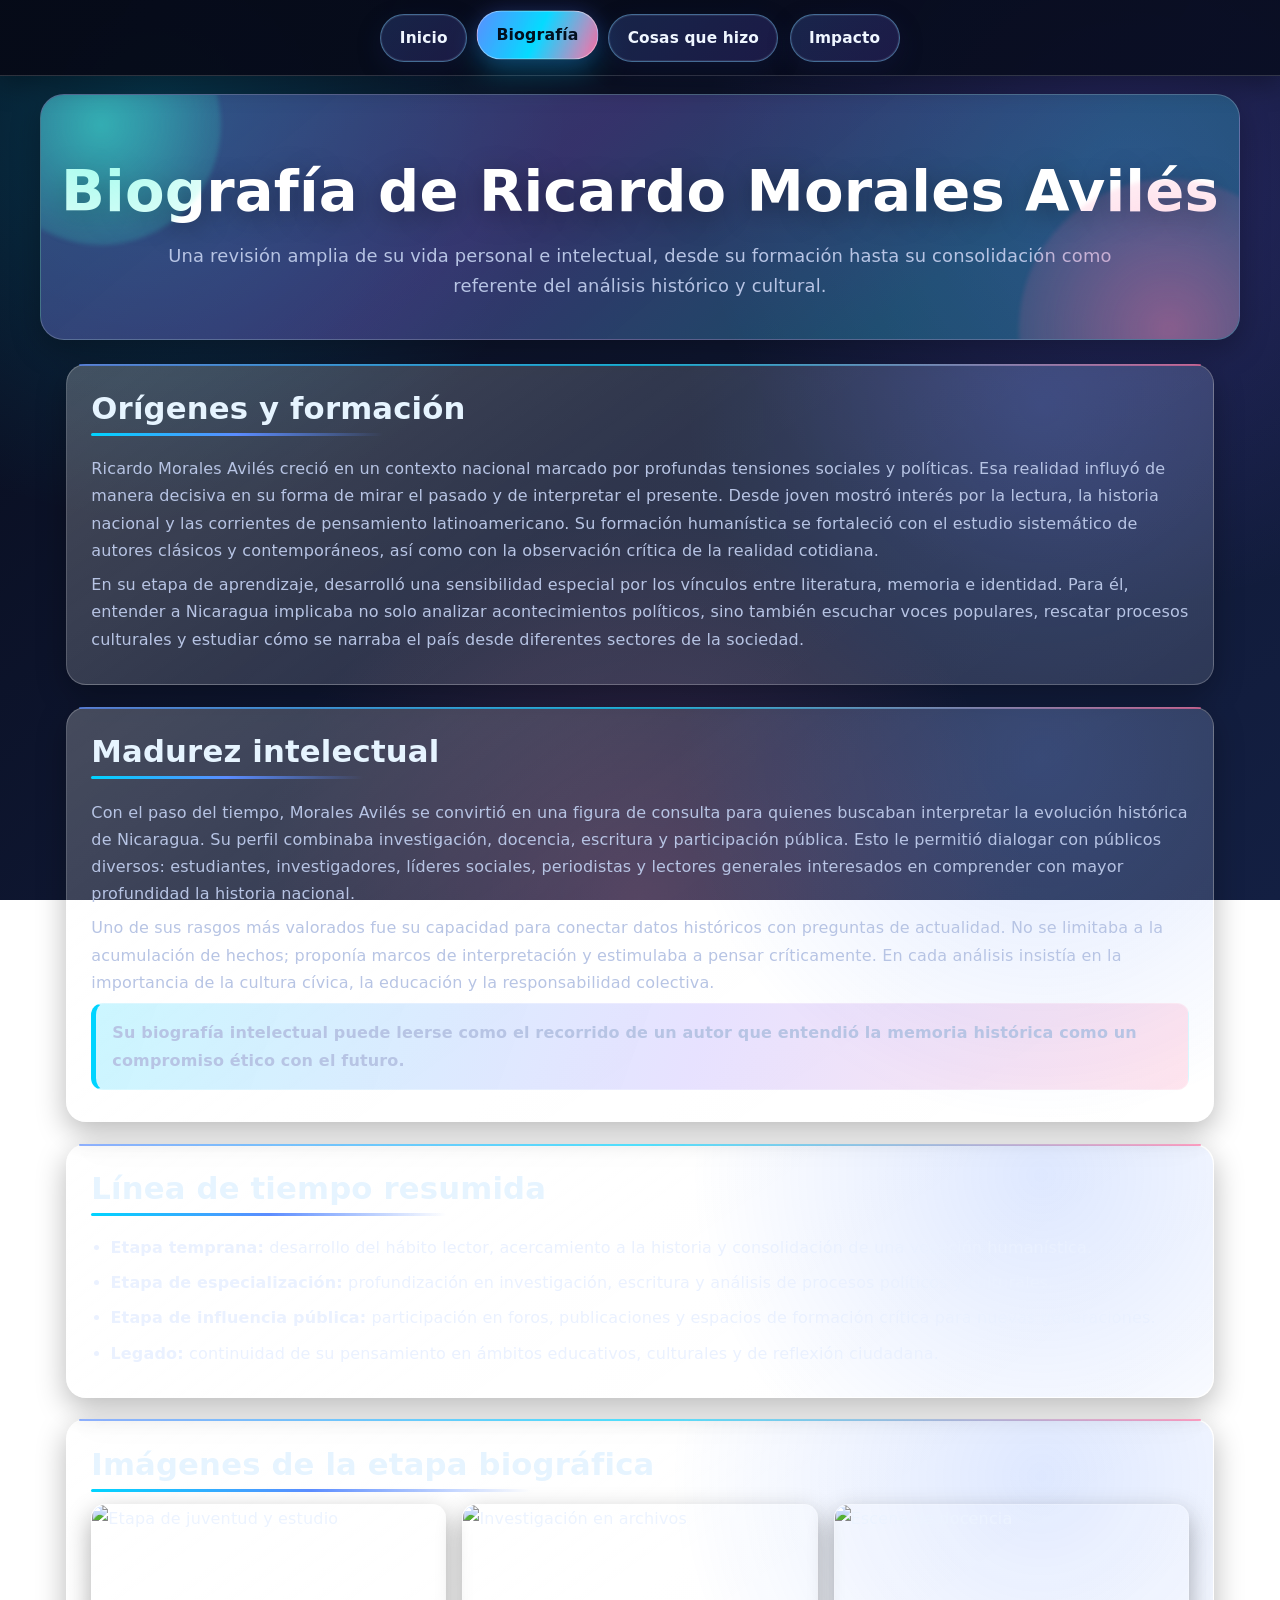
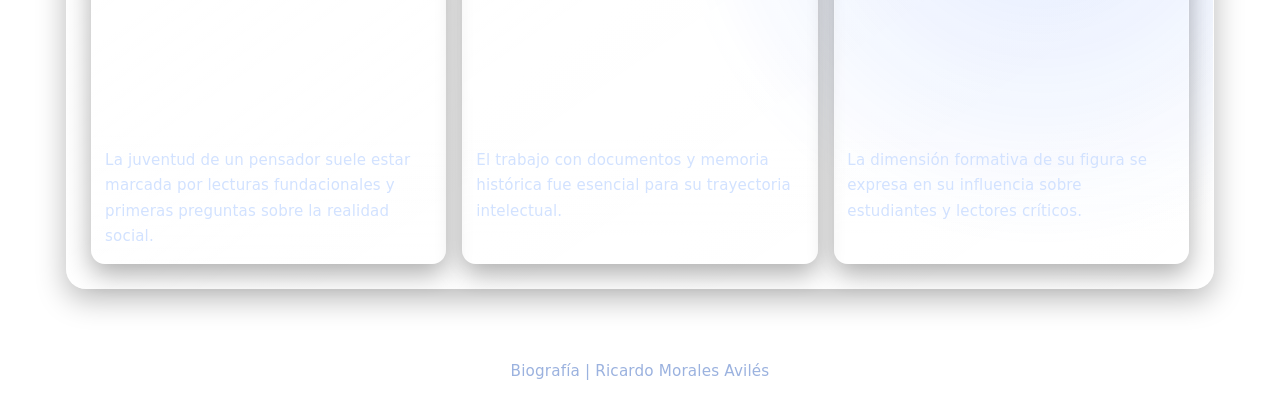
==== biografia.html @ 276f570a "Add files via upload" ====
<!DOCTYPE html>
<html lang="es">
<head>
  <meta charset="UTF-8" />
  <meta name="viewport" content="width=device-width, initial-scale=1.0" />
  <title>Ricardo Morales Avilés | Biografía</title>
  <link rel="stylesheet" href="styles.css" />
</head>
<body>
  <nav class="topbar">

      <a href="index.html">Inicio</a>
      <a class="active" href="biografia.html">Biografía</a>
      <a href="cosas-que-hizo.html">Cosas que hizo</a>
      <a href="impacto.html">Impacto</a>

  </nav>
  <header>
    <h1 style="text-align:center;">Biografía de Ricardo Morales Avilés</h1>
    <p>Una revisión amplia de su vida personal e intelectual, desde su formación hasta su consolidación como referente del análisis histórico y cultural.</p>

  </header>

  <main>
    <section class="section">
      <h2>Orígenes y formación</h2>
      <p>Ricardo Morales Avilés creció en un contexto nacional marcado por profundas tensiones sociales y políticas. Esa realidad influyó de manera decisiva en su forma de mirar el pasado y de interpretar el presente. Desde joven mostró interés por la lectura, la historia nacional y las corrientes de pensamiento latinoamericano. Su formación humanística se fortaleció con el estudio sistemático de autores clásicos y contemporáneos, así como con la observación crítica de la realidad cotidiana.</p>
      <p>En su etapa de aprendizaje, desarrolló una sensibilidad especial por los vínculos entre literatura, memoria e identidad. Para él, entender a Nicaragua implicaba no solo analizar acontecimientos políticos, sino también escuchar voces populares, rescatar procesos culturales y estudiar cómo se narraba el país desde diferentes sectores de la sociedad.</p>
    </section>

    <section class="section">
      <h2>Madurez intelectual</h2>
      <p>Con el paso del tiempo, Morales Avilés se convirtió en una figura de consulta para quienes buscaban interpretar la evolución histórica de Nicaragua. Su perfil combinaba investigación, docencia, escritura y participación pública. Esto le permitió dialogar con públicos diversos: estudiantes, investigadores, líderes sociales, periodistas y lectores generales interesados en comprender con mayor profundidad la historia nacional.</p>
      <p>Uno de sus rasgos más valorados fue su capacidad para conectar datos históricos con preguntas de actualidad. No se limitaba a la acumulación de hechos; proponía marcos de interpretación y estimulaba a pensar críticamente. En cada análisis insistía en la importancia de la cultura cívica, la educación y la responsabilidad colectiva.</p>
      <p class="highlight">Su biografía intelectual puede leerse como el recorrido de un autor que entendió la memoria histórica como un compromiso ético con el futuro.</p>
    </section>

    <section class="section">
      <h2>Línea de tiempo resumida</h2>
      <ul>
        <li><strong>Etapa temprana:</strong> desarrollo del hábito lector, acercamiento a la historia y consolidación de una vocación humanística.</li>
        <li><strong>Etapa de especialización:</strong> profundización en investigación, escritura y análisis de procesos políticos y culturales.</li>
        <li><strong>Etapa de influencia pública:</strong> participación en foros, publicaciones y espacios de formación crítica para nuevas generaciones.</li>
        <li><strong>Legado:</strong> continuidad de su pensamiento en ámbitos educativos, culturales y de reflexión ciudadana.</li>
      </ul>
    </section>

    <section class="section">
      <h2>Imágenes de la etapa biográfica</h2>
      <div class="grid">
        <figure>
          <img src="imagenes/juventud.jpg" alt="Etapa de juventud y estudio" />
          <figcaption>La juventud de un pensador suele estar marcada por lecturas fundacionales y primeras preguntas sobre la realidad social.</figcaption>
        </figure>
        <figure>
          <img src="imagenes/archivo.jpg" alt="Investigación en archivos" />
          <figcaption>El trabajo con documentos y memoria histórica fue esencial para su trayectoria intelectual.</figcaption>
        </figure>
        <figure>
          <img src="imagenes/docencia.jpg" alt="Escena de docencia" />
          <figcaption>La dimensión formativa de su figura se expresa en su influencia sobre estudiantes y lectores críticos.</figcaption>
        </figure>
      </div>
    </section>
  </main>

  <footer>
    Biografía | Ricardo Morales Avilés
  </footer>
</body>
</html>
---- styles.css ----
/* =========================================================
   Ricardo Morales Avilés - Estilo 2026
   Diseño moderno, creativo, profesional y responsive
   ========================================================= */

/* --------------------
   1) Variables globales
   -------------------- */
:root {
  --bg-1: #070b1a;
  --bg-2: #0e1630;
  --bg-3: #131f42;

  --primary: #5b8cff;
  --secondary: #00d4ff;
  --tertiary: #7a5cff;
  --accent: #ff6b9f;
  --success: #38f8d8;

  --text-main: #eaf1ff;
  --text-soft: #b7c4e4;
  --text-strong: #ffffff;

  --glass: rgba(255, 255, 255, 0.09);
  --glass-strong: rgba(255, 255, 255, 0.14);
  --line: rgba(255, 255, 255, 0.2);

  --radius-xl: 24px;
  --radius-lg: 18px;
  --radius-md: 14px;

  --shadow-soft: 0 10px 30px rgba(0, 0, 0, 0.28);
  --shadow-hover: 0 18px 42px rgba(5, 10, 30, 0.45);

  --transition: 0.35s cubic-bezier(0.22, 1, 0.36, 1);
}

/* --------------------
   2) Reset + Base
   -------------------- */
* {
  box-sizing: border-box;
}

html,
body {
  margin: 0;
  min-height: 100%;
}

body {
  font-family: "Space Grotesk", "Inter", "Segoe UI", system-ui, -apple-system, sans-serif;
  color: var(--text-main);
  line-height: 1.7;
  letter-spacing: 0.01em;
  background:
    radial-gradient(circle at 12% 12%, rgba(0, 212, 255, 0.2), transparent 30%),
    radial-gradient(circle at 88% 20%, rgba(122, 92, 255, 0.22), transparent 32%),
    radial-gradient(circle at 50% 100%, rgba(255, 107, 159, 0.18), transparent 35%),
    linear-gradient(140deg, var(--bg-1), var(--bg-2) 48%, var(--bg-3));
  background-attachment: fixed;
}

/* Efecto de entrada suave al cargar */
body {
  animation: fadeInPage 0.75s ease-out both;
}

@keyframes fadeInPage {
  from {
    opacity: 0;
    transform: translateY(10px);
  }
  to {
    opacity: 1;
    transform: translateY(0);
  }
}

/* --------------------
   3) Topbar / Menú moderno
   -------------------- */
.topbar {
  position: sticky;
  top: 0;
  z-index: 1000;
  display: flex;
  justify-content: center;
  align-items: center;
  flex-wrap: wrap;
  gap: 0.7rem;
  padding: 0.85rem 1rem;

  background: linear-gradient(120deg, rgba(6, 9, 22, 0.94), rgba(9, 14, 34, 0.92));
  border-bottom: 1px solid rgba(255, 255, 255, 0.16);
  backdrop-filter: blur(16px) saturate(150%);
  -webkit-backdrop-filter: blur(16px) saturate(150%);
  box-shadow: 0 10px 24px rgba(0, 0, 0, 0.28);
}

.topbar a {
  position: relative;
  isolation: isolate;
  overflow: hidden;
  text-decoration: none;
  color: #eff6ff;
  font-weight: 800;
  font-size: 0.96rem;
  letter-spacing: 0.01em;
  padding: 0.62rem 1.15rem;
  border-radius: 999px;
  border: 1px solid rgba(130, 212, 255, 0.42);
  background: linear-gradient(135deg, rgba(91, 140, 255, 0.2), rgba(122, 92, 255, 0.18));
  box-shadow: 0 8px 22px rgba(19, 30, 72, 0.35), inset 0 0 0 1px rgba(255, 255, 255, 0.08);
  transition: transform var(--transition), color var(--transition), border-color var(--transition), background var(--transition), box-shadow var(--transition), filter var(--transition);
}

/* Capa glow degradada */
.topbar a::before {
  content: "";
  position: absolute;
  inset: -1px;
  border-radius: inherit;
  background: linear-gradient(115deg, rgba(91, 140, 255, 0.95), rgba(0, 212, 255, 0.86), rgba(255, 107, 159, 0.9));
  opacity: 0;
  transition: opacity var(--transition);
  z-index: -1;
}

/* Sheen animado para botones */
.topbar a::after {
  content: "";
  position: absolute;
  top: -120%;
  left: -32%;
  width: 30%;
  height: 340%;
  transform: rotate(24deg);
  background: linear-gradient(90deg, transparent, rgba(255, 255, 255, 0.5), transparent);
  opacity: 0;
  transition: left 0.55s ease, opacity 0.45s ease;
}

.topbar a:hover,
.topbar a.active {
  color: #03111e;
  border-color: transparent;
  background: linear-gradient(115deg, #8fb0ff, #79f0ff, #ff9fc2);
  box-shadow: 0 14px 30px rgba(0, 212, 255, 0.25), 0 0 22px rgba(122, 92, 255, 0.2);
  transform: translateY(-3px) scale(1.025);
  filter: saturate(1.08);
}

.topbar a:hover::before,
.topbar a.active::before {
  opacity: 1;
}

.topbar a:hover::after,
.topbar a.active::after {
  left: 118%;
  opacity: 1;
}

/* --------------------
   4) Header Hero
   -------------------- */
header {
  position: relative;
  overflow: hidden;
  text-align: center;
  margin: 1.1rem auto 0;
  width: min(1200px, calc(100% - 2rem));
  border-radius: var(--radius-xl);
  border: 1px solid var(--line);
  padding: clamp(2.1rem, 5vw, 4.1rem) 1.2rem 2.3rem;

  background:
    linear-gradient(140deg, rgba(91, 140, 255, 0.3), rgba(122, 92, 255, 0.25) 40%, rgba(0, 212, 255, 0.2) 75%),
    rgba(255, 255, 255, 0.08);
  backdrop-filter: blur(18px) saturate(150%);
  -webkit-backdrop-filter: blur(18px) saturate(150%);
  box-shadow: var(--shadow-soft);
}

header::before,
header::after {
  content: "";
  position: absolute;
  border-radius: 50%;
  pointer-events: none;
  filter: blur(2px);
}

header::before {
  width: 240px;
  height: 240px;
  background: radial-gradient(circle, rgba(56, 248, 216, 0.55), rgba(56, 248, 216, 0));
  top: -90px;
  left: -60px;
}

header::after {
  width: 300px;
  height: 300px;
  background: radial-gradient(circle, rgba(255, 107, 159, 0.45), rgba(255, 107, 159, 0));
  right: -80px;
  bottom: -140px;
}

header h1 {
  margin: 0;
  color: var(--text-strong);
  text-shadow: 0 6px 28px rgba(0, 0, 0, 0.35);
  font-size: clamp(2rem, 4.5vw, 3.6rem);
  line-height: 1.15;
  text-wrap: balance;
}

header p {
  max-width: 950px;
  margin: 1rem auto 0;
  color: var(--text-soft);
  font-size: clamp(1rem, 1.4vw, 1.16rem);
}

/* --------------------
   5) Layout principal
   -------------------- */
main {
  max-width: 1180px;
  margin: 1.5rem auto 3rem;
  padding: 0 1rem;
}

/* --------------------
   6) Cards / Secciones (apartados mejorados)
   -------------------- */
.section {
  position: relative;
  isolation: isolate;
  margin-bottom: 1.35rem;
  padding: clamp(1.05rem, 1.9vw, 1.65rem);
  border-radius: calc(var(--radius-lg) + 2px);
  border: 1px solid rgba(255, 255, 255, 0.22);

  background:
    linear-gradient(145deg, rgba(255, 255, 255, 0.16), rgba(255, 255, 255, 0.05) 45%, rgba(255, 255, 255, 0.03) 100%),
    var(--glass);
  backdrop-filter: blur(16px) saturate(140%);
  -webkit-backdrop-filter: blur(16px) saturate(140%);
  box-shadow: var(--shadow-soft);

  transition:
    transform var(--transition),
    box-shadow var(--transition),
    border-color var(--transition),
    background var(--transition);
}

/* Halo superior para destacar cada apartado */
.section::before {
  content: "";
  position: absolute;
  top: -1px;
  left: 12px;
  right: 12px;
  height: 2px;
  border-radius: 999px;
  background: linear-gradient(90deg, rgba(91, 140, 255, 0.9), rgba(0, 212, 255, 0.9), rgba(255, 107, 159, 0.85));
  opacity: 0.75;
  z-index: 1;
}

/* Glow ambiental interno */
.section::after {
  content: "";
  position: absolute;
  inset: 0;
  border-radius: inherit;
  background: radial-gradient(circle at 85% 12%, rgba(91, 140, 255, 0.2), transparent 35%);
  pointer-events: none;
  z-index: -1;
}

/* Animación cards al pasar mouse */
.section:hover {
  transform: translateY(-7px) scale(1.005);
  box-shadow: var(--shadow-hover);
  border-color: rgba(0, 212, 255, 0.52);
  background:
    linear-gradient(145deg, rgba(255, 255, 255, 0.19), rgba(255, 255, 255, 0.06) 45%, rgba(255, 255, 255, 0.03) 100%),
    var(--glass);
}

.section h2 {
  position: relative;
  display: inline-block;
  margin-top: 0;
  margin-bottom: 0.75rem;
  color: #e6f4ff;
  font-size: clamp(1.35rem, 2.4vw, 1.95rem);
  line-height: 1.25;
  text-wrap: balance;
}

/* Subrayado degradado del título del apartado */
.section h2::after {
  content: "";
  display: block;
  margin-top: 0.36rem;
  width: 78%;
  height: 3px;
  border-radius: 999px;
  background: linear-gradient(90deg, var(--secondary), var(--primary), transparent);
}

.section p {
  margin: 0.45rem 0;
  color: var(--text-soft);
}

/* --------------------
   7) Grid de imágenes
   -------------------- */
.grid {
  display: grid;
  gap: 1rem;
  grid-template-columns: repeat(auto-fit, minmax(250px, 1fr));
}

figure {
  margin: 0;
  border-radius: var(--radius-md);
  overflow: hidden;
  border: 1px solid rgba(255, 255, 255, 0.22);
  background: var(--glass-strong);
  box-shadow: 0 10px 26px rgba(0, 0, 0, 0.32);
  transition: transform var(--transition), box-shadow var(--transition), border-color var(--transition);
}

figure:hover {
  transform: translateY(-7px) scale(1.01);
  border-color: rgba(91, 140, 255, 0.7);
  box-shadow: 0 20px 40px rgba(3, 8, 26, 0.5);
}

figure img {
  width: 100%;
  height: 230px;
  object-fit: cover;
  display: block;
  filter: saturate(1.05) contrast(1.02);
}

figcaption {
  padding: 0.8rem;
  color: #d2e2ff;
  font-size: 0.94rem;
  background: linear-gradient(180deg, rgba(255, 255, 255, 0.03), rgba(255, 255, 255, 0.09));
}

/* --------------------
   8) Bloques destacados y listas
   -------------------- */
.highlight {
  margin-top: 1rem;
  border: 1px solid rgba(255, 255, 255, 0.26);
  border-left: 5px solid var(--secondary);
  border-radius: 12px;
  padding: 0.95rem 1rem;
  font-weight: 600;
  color: #f3fbff;
  background:
    linear-gradient(110deg, rgba(0, 212, 255, 0.2), rgba(122, 92, 255, 0.18) 55%, rgba(255, 107, 159, 0.18));
}

ul {
  margin: 0.35rem 0;
  padding-left: 1.2rem;
}

li + li {
  margin-top: 0.5rem;
}

/* --------------------
   9) Footer
   -------------------- */
footer {
  text-align: center;
  color: #9bb2df;
  padding: 1.4rem 1rem 2rem;
  font-size: 0.95rem;
}

/* --------------------
   10) Responsive (tablet/móvil)
   -------------------- */
@media (max-width: 980px) {
  header {
    width: calc(100% - 1.4rem);
  }

  .section {
    padding: 1rem;
  }
}

@media (max-width: 720px) {
  .topbar {
    justify-content: flex-start;
    padding: 0.7rem 0.8rem;
    overflow-x: auto;
    flex-wrap: nowrap;
    scrollbar-width: thin;
  }

  .topbar a {
    white-space: nowrap;
    font-size: 0.9rem;
    padding: 0.5rem 0.9rem;
  }

  header {
    margin-top: 0.85rem;
    border-radius: 18px;
    padding-bottom: 1.8rem;
  }

  figure img {
    height: 205px;
  }
}
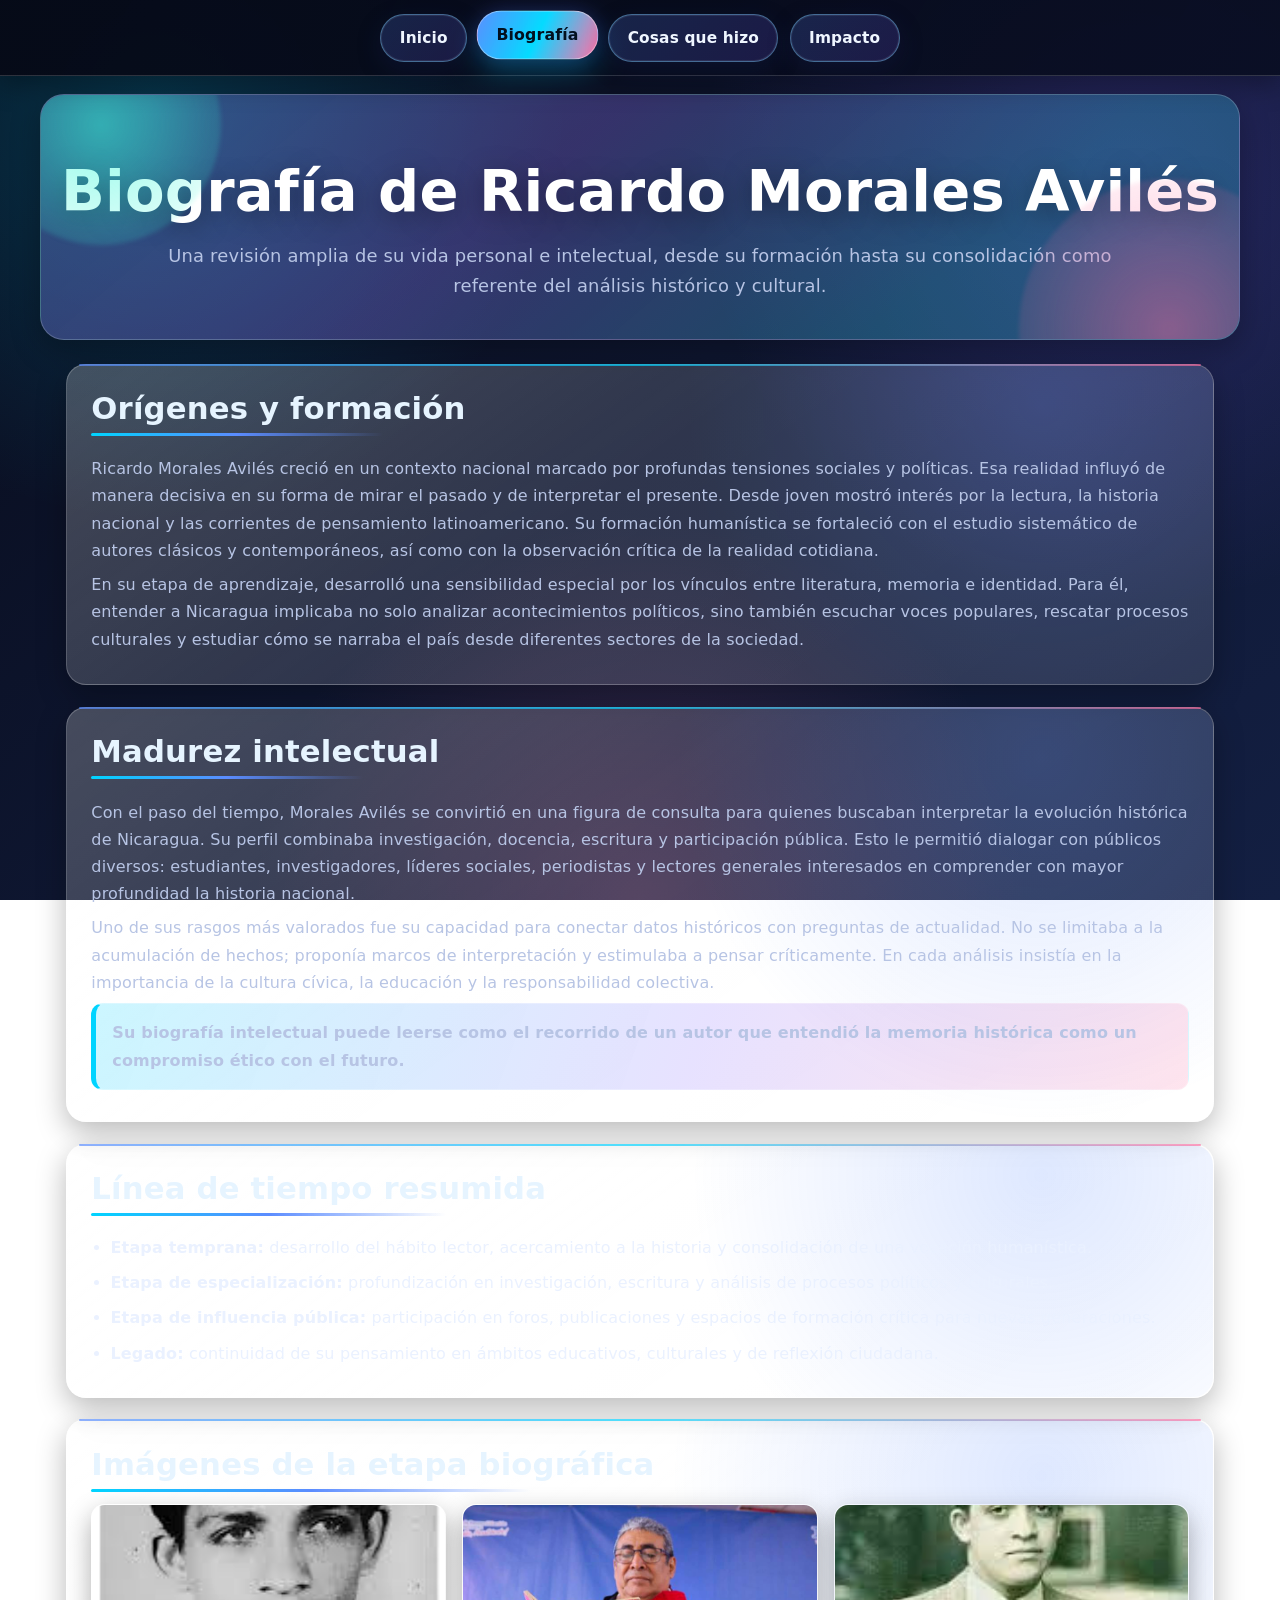
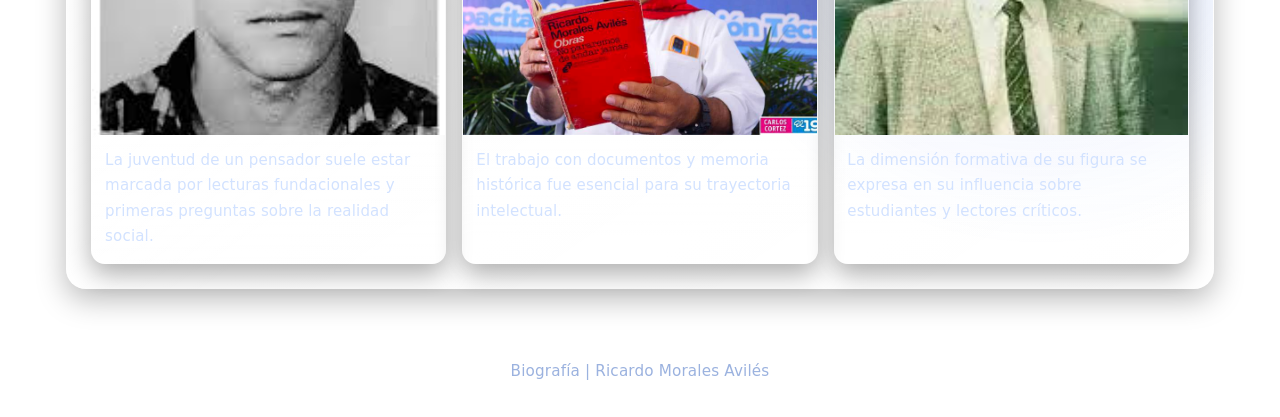
==== commit 9f654281: "biografia.html" ====
--- a/biografia.html
+++ b/biografia.html
@@ -49,15 +49,15 @@
       <h2>Imágenes de la etapa biográfica</h2>
       <div class="grid">
         <figure>
-          <img src="imagenes/juventud.jpg" alt="Etapa de juventud y estudio" />
+          <img src="juventud.jpg" alt="Etapa de juventud y estudio" />
           <figcaption>La juventud de un pensador suele estar marcada por lecturas fundacionales y primeras preguntas sobre la realidad social.</figcaption>
         </figure>
         <figure>
-          <img src="imagenes/archivo.jpg" alt="Investigación en archivos" />
+          <img src="archivo.jpg" alt="Investigación en archivos" />
           <figcaption>El trabajo con documentos y memoria histórica fue esencial para su trayectoria intelectual.</figcaption>
         </figure>
         <figure>
-          <img src="imagenes/docencia.jpg" alt="Escena de docencia" />
+          <img src="docencia.jpg" alt="Escena de docencia" />
           <figcaption>La dimensión formativa de su figura se expresa en su influencia sobre estudiantes y lectores críticos.</figcaption>
         </figure>
       </div>
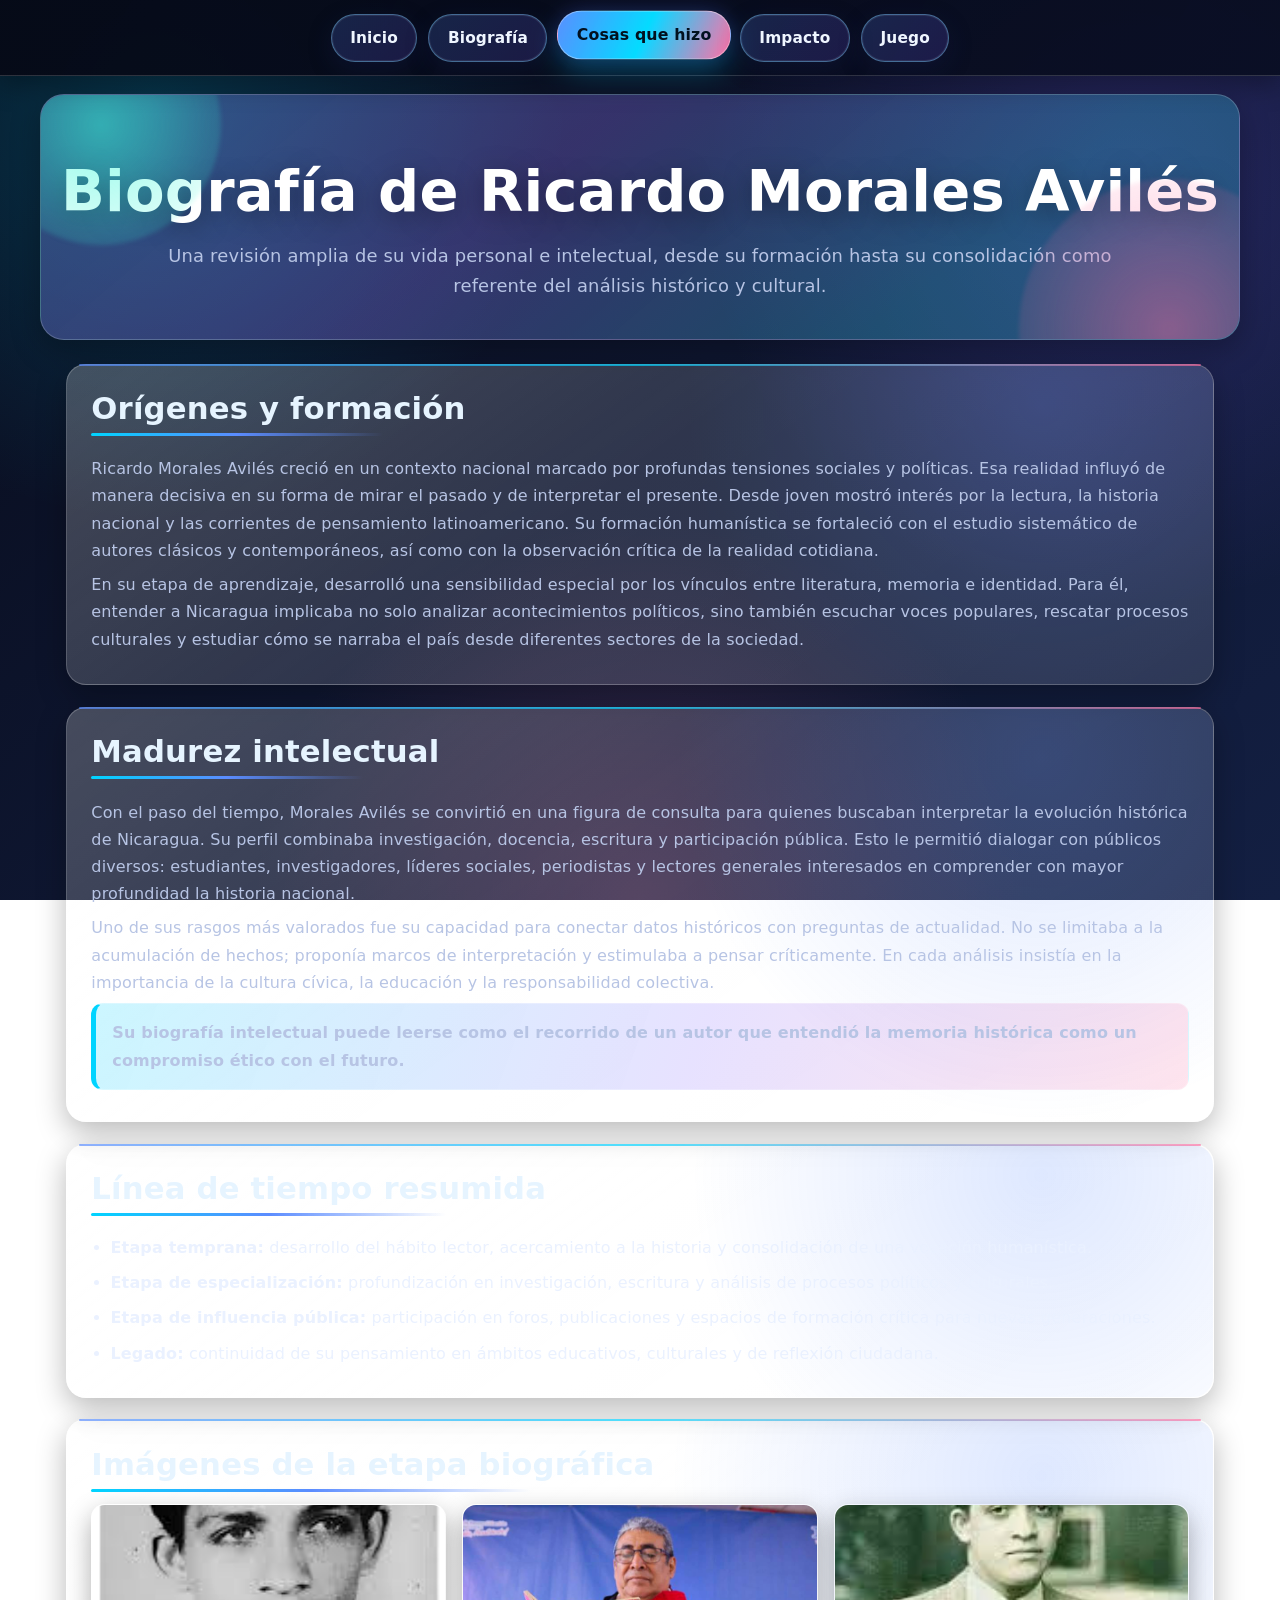
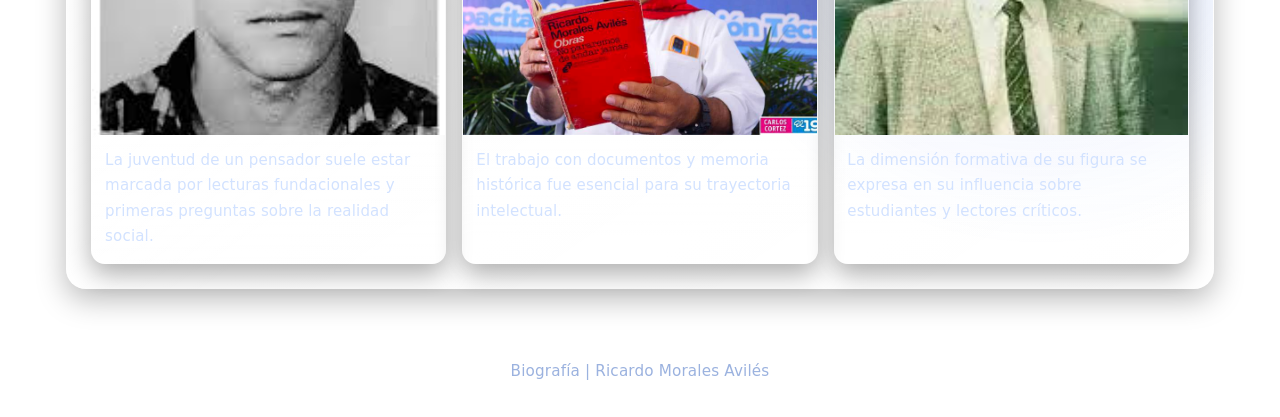
==== commit 737b9bd5: "bio" ====
--- a/biografia.html
+++ b/biografia.html
@@ -1,6 +1,8 @@
 <!DOCTYPE html>
 <html lang="es">
 <head>
+   <link rel="icon"
+   href="nicaragua.jpg">
   <meta charset="UTF-8" />
   <meta name="viewport" content="width=device-width, initial-scale=1.0" />
   <title>Ricardo Morales Avilés | Biografía</title>
@@ -10,9 +12,10 @@
   <nav class="topbar">
 
       <a href="index.html">Inicio</a>
-      <a class="active" href="biografia.html">Biografía</a>
-      <a href="cosas-que-hizo.html">Cosas que hizo</a>
+      <a href="biografia.html">Biografía</a>
+      <a class="active" href="cosas-que-hizo.html">Cosas que hizo</a>
       <a href="impacto.html">Impacto</a>
+      <a href="juego-preguntas.html">Juego</a>
 
   </nav>
   <header>
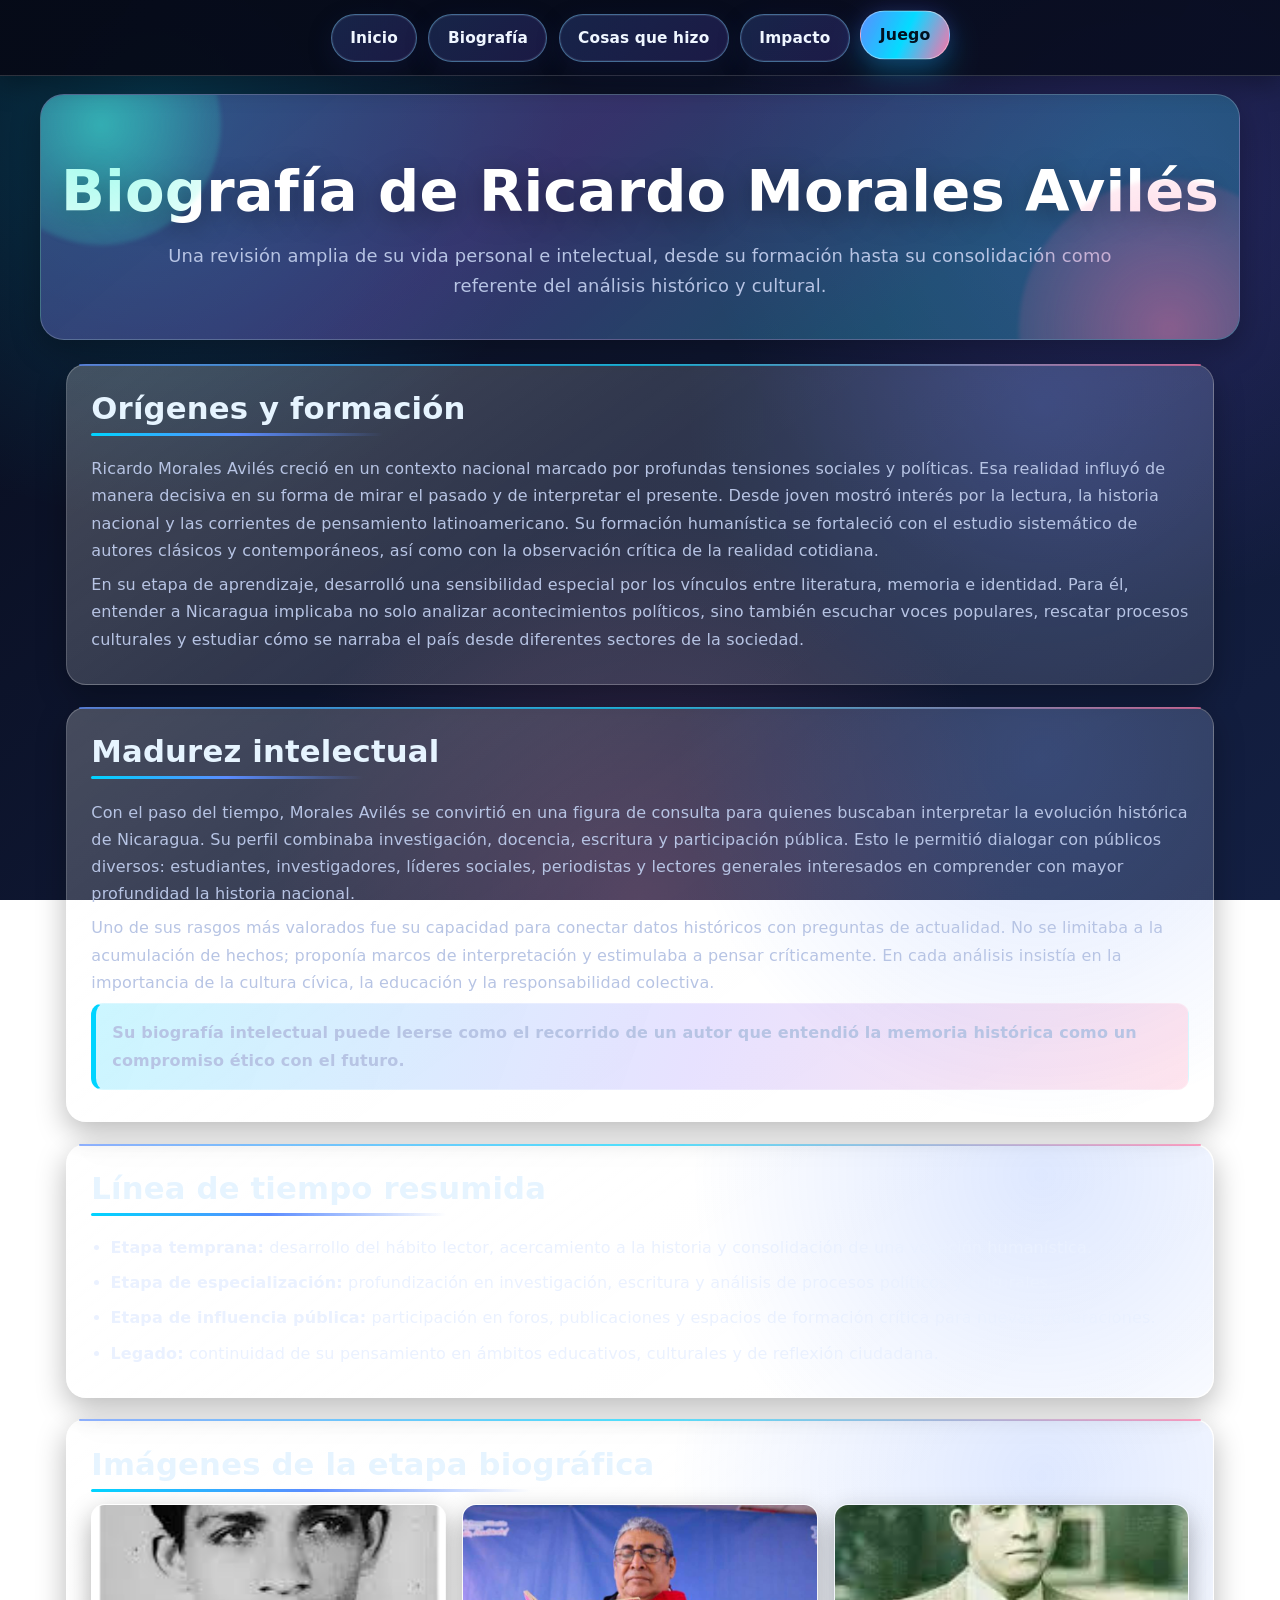
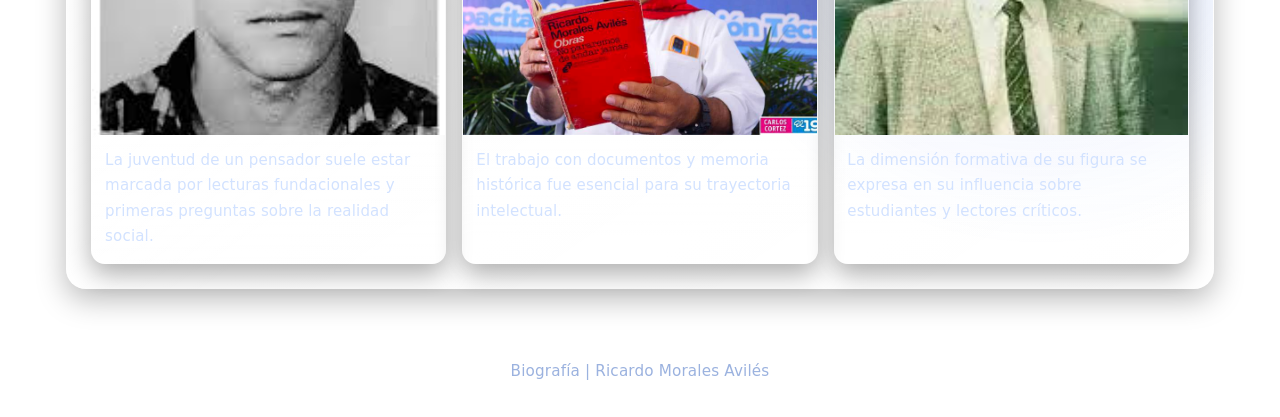
==== commit 3e65731d: "biografia.html" ====
--- a/biografia.html
+++ b/biografia.html
@@ -13,9 +13,9 @@
 
       <a href="index.html">Inicio</a>
       <a href="biografia.html">Biografía</a>
-      <a class="active" href="cosas-que-hizo.html">Cosas que hizo</a>
+      <a href="cosas-que-hizo.html">Cosas que hizo</a>
       <a href="impacto.html">Impacto</a>
-      <a href="juego-preguntas.html">Juego</a>
+      <a class="active" href="juego-preguntas.html">Juego</a>
 
   </nav>
   <header>
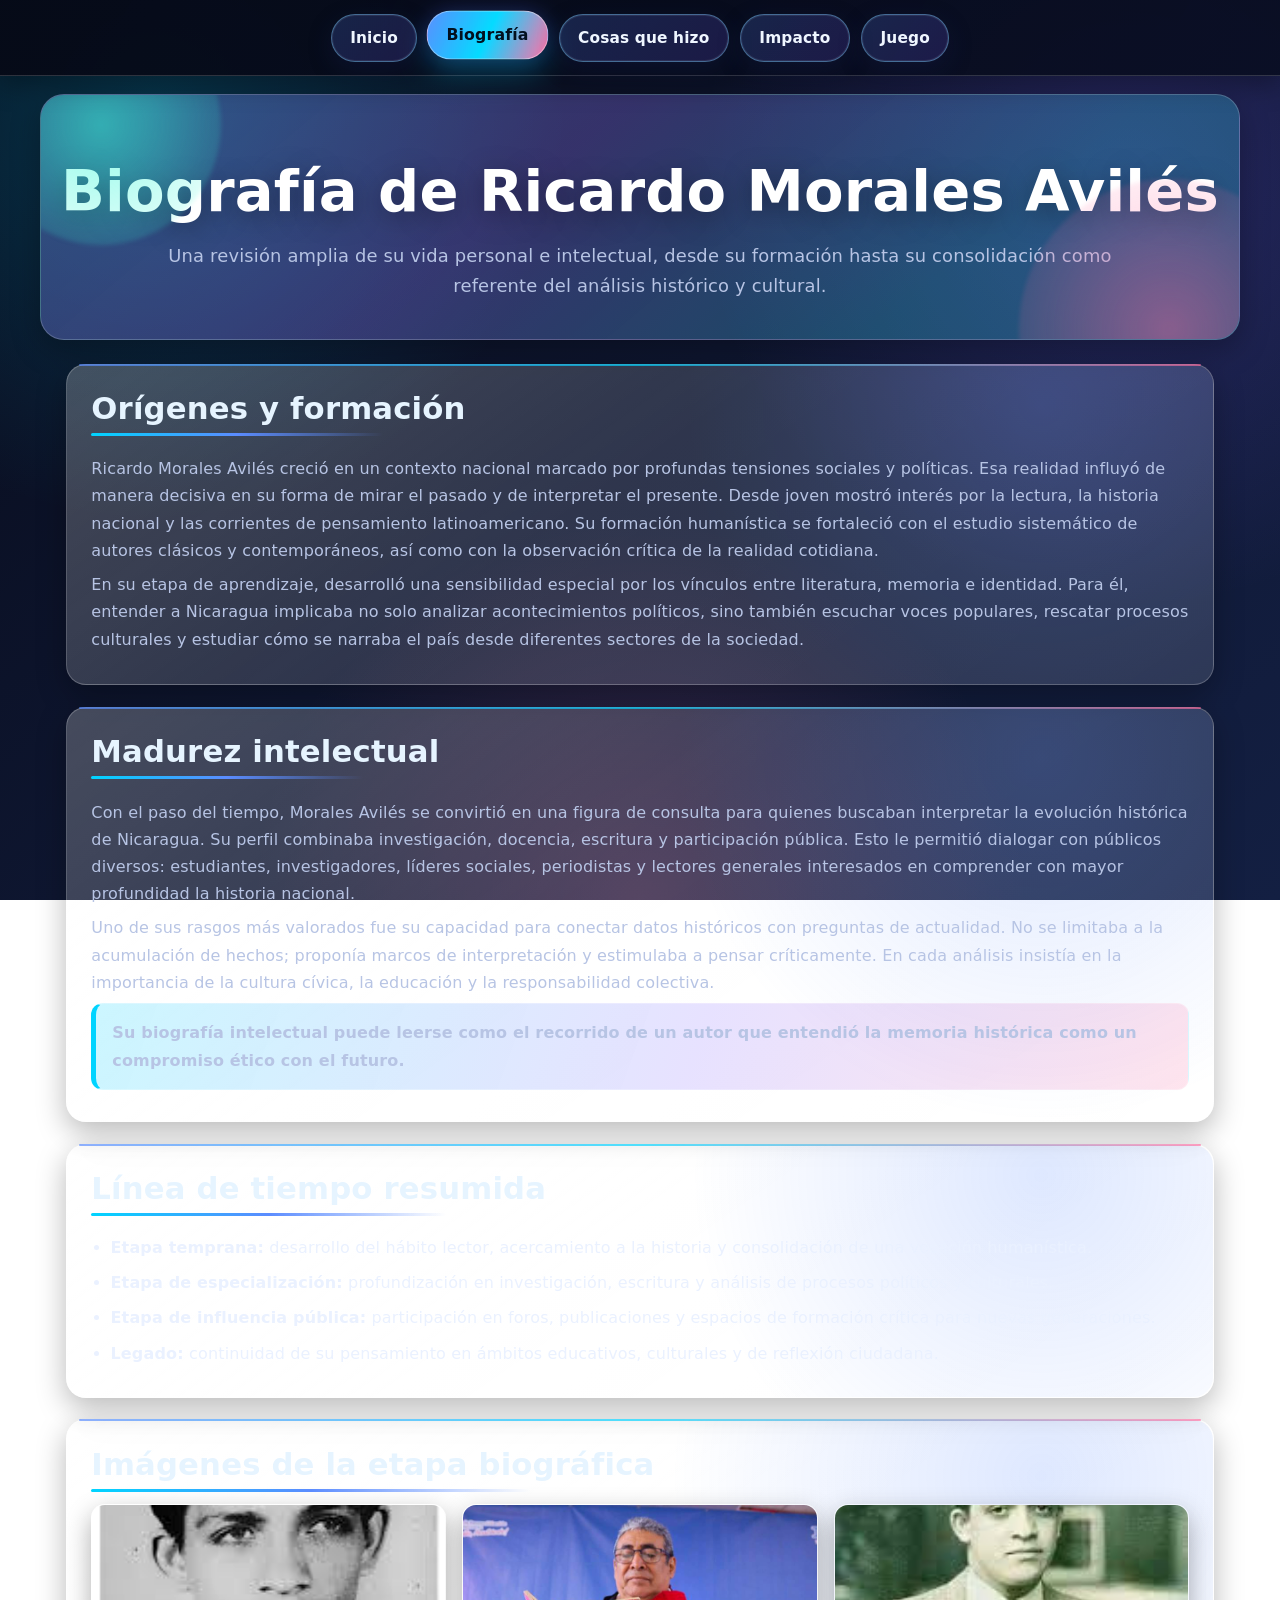
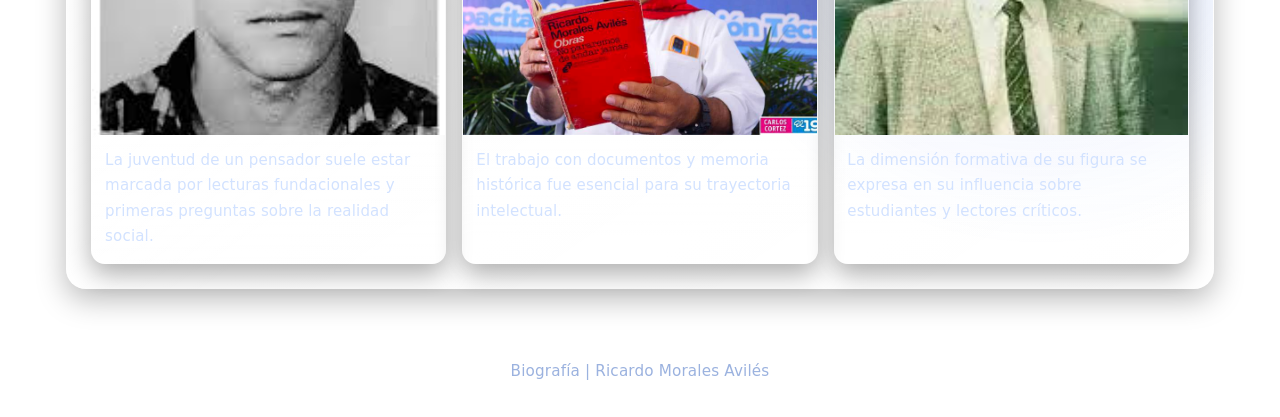
==== commit 6336383b: "biografia.html" ====
--- a/biografia.html
+++ b/biografia.html
@@ -12,10 +12,10 @@
   <nav class="topbar">
 
       <a href="index.html">Inicio</a>
-      <a href="biografia.html">Biografía</a>
+      <a class="active" href="biografia.html">Biografía</a>
       <a href="cosas-que-hizo.html">Cosas que hizo</a>
       <a href="impacto.html">Impacto</a>
-      <a class="active" href="juego-preguntas.html">Juego</a>
+      <a href="juego-preguntas.html">Juego</a>
 
   </nav>
   <header>
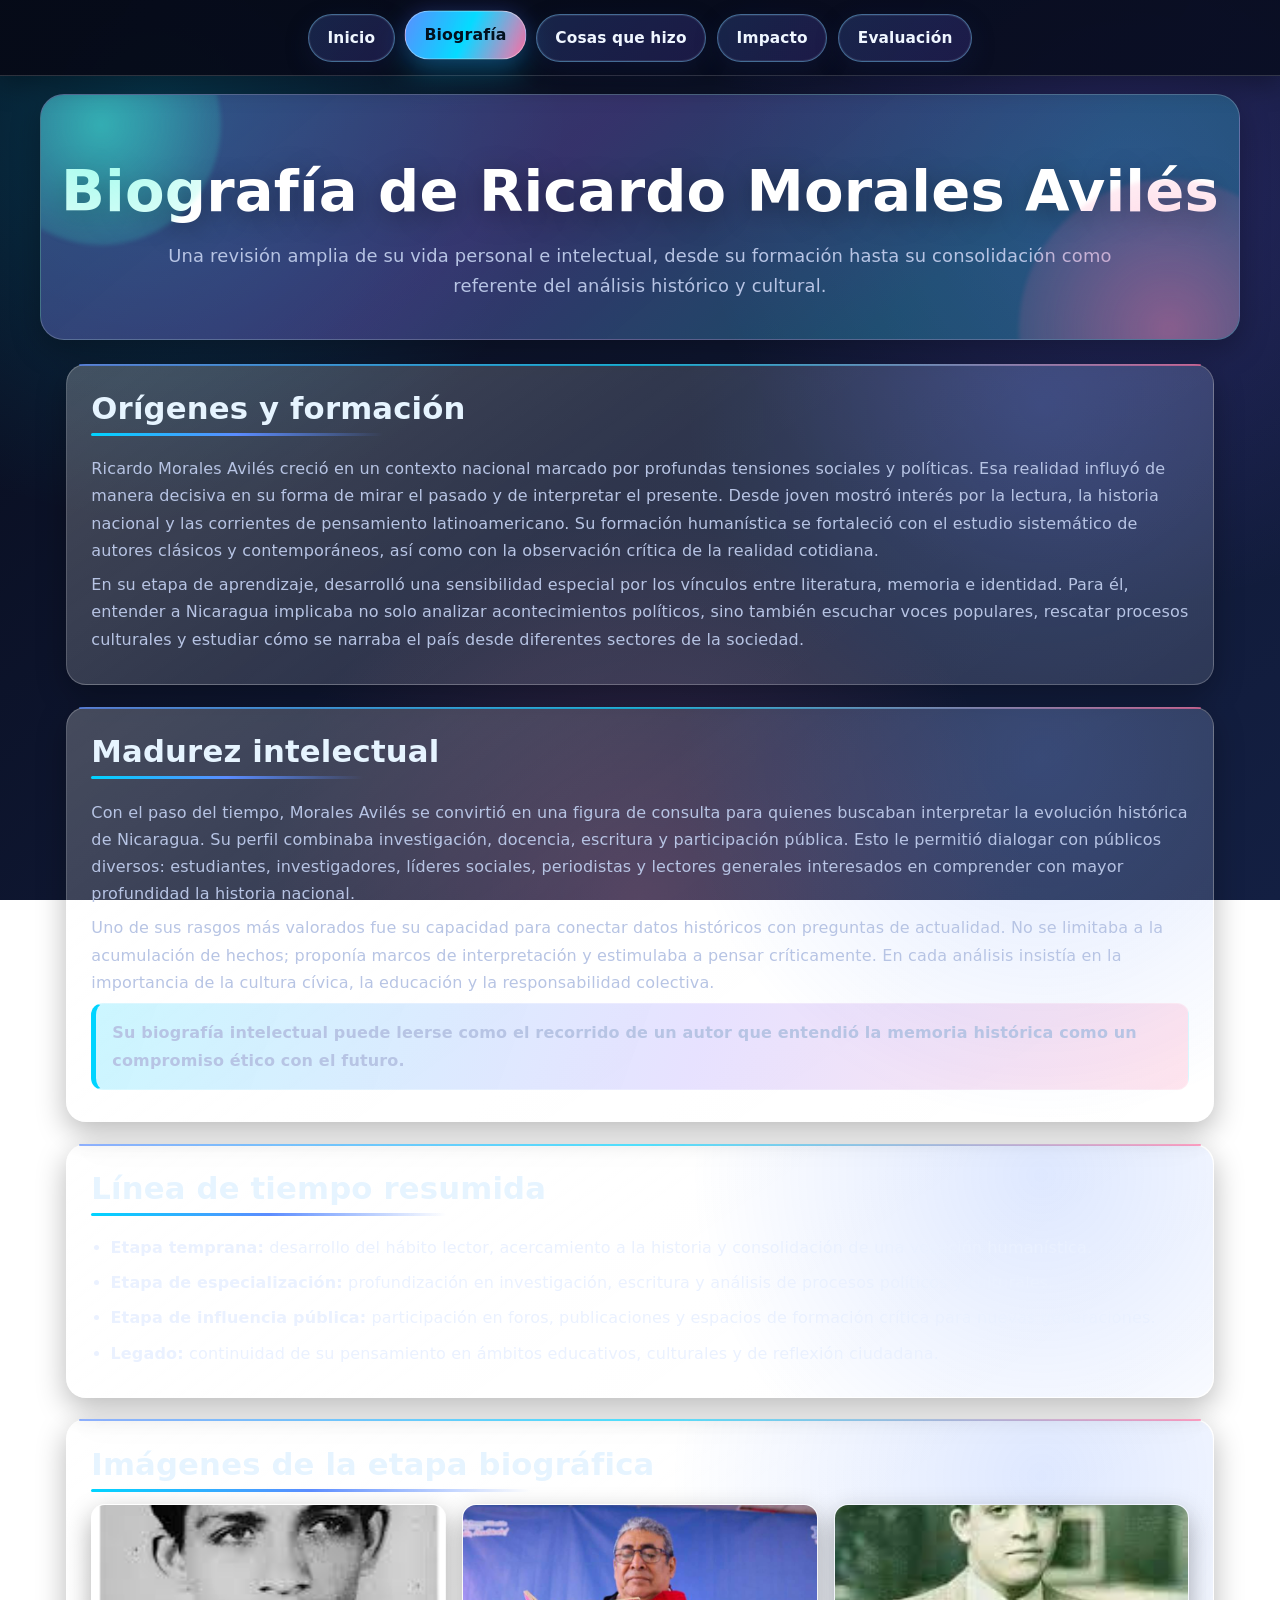
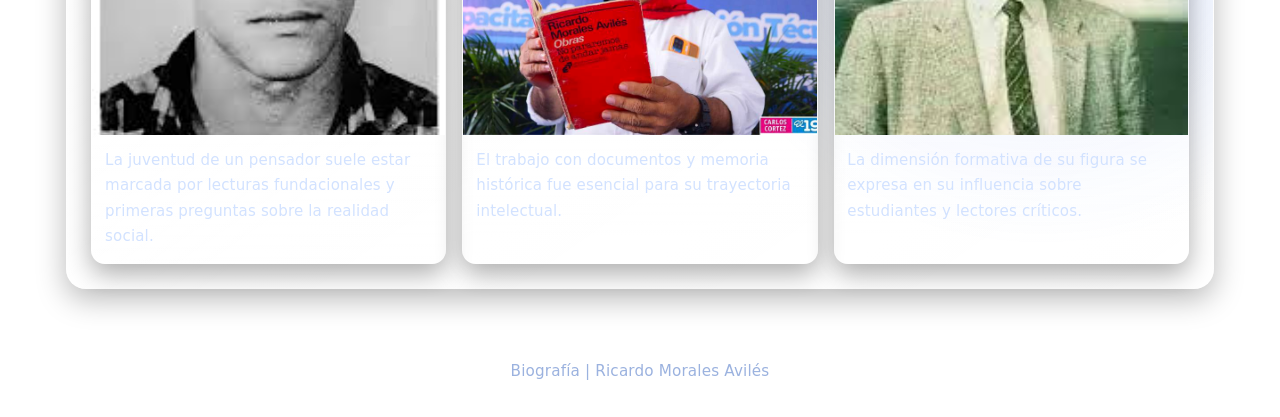
==== commit 8ffe8f9e: "biografia.html" ====
--- a/biografia.html
+++ b/biografia.html
@@ -15,7 +15,7 @@
       <a class="active" href="biografia.html">Biografía</a>
       <a href="cosas-que-hizo.html">Cosas que hizo</a>
       <a href="impacto.html">Impacto</a>
-      <a href="juego-preguntas.html">Juego</a>
+      <a href="juego-preguntas.html">Evaluación</a>
 
   </nav>
   <header>
